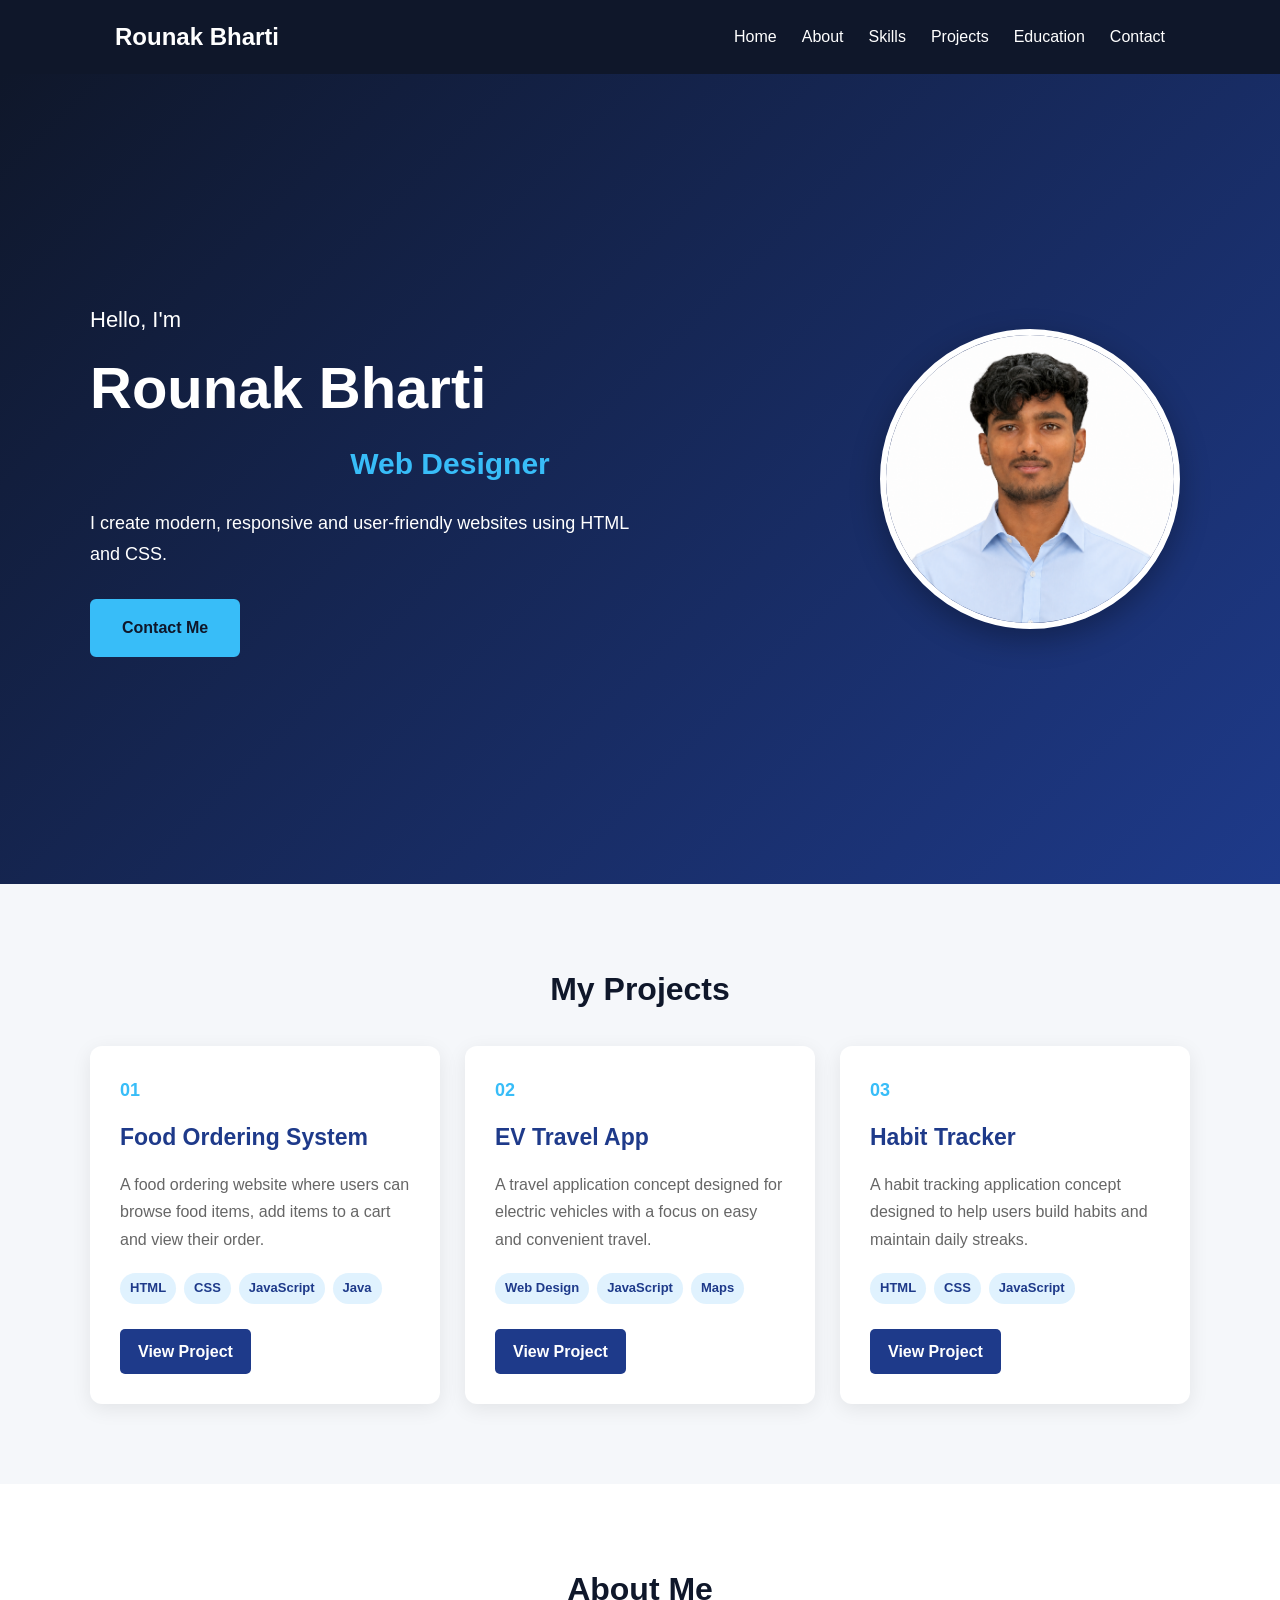
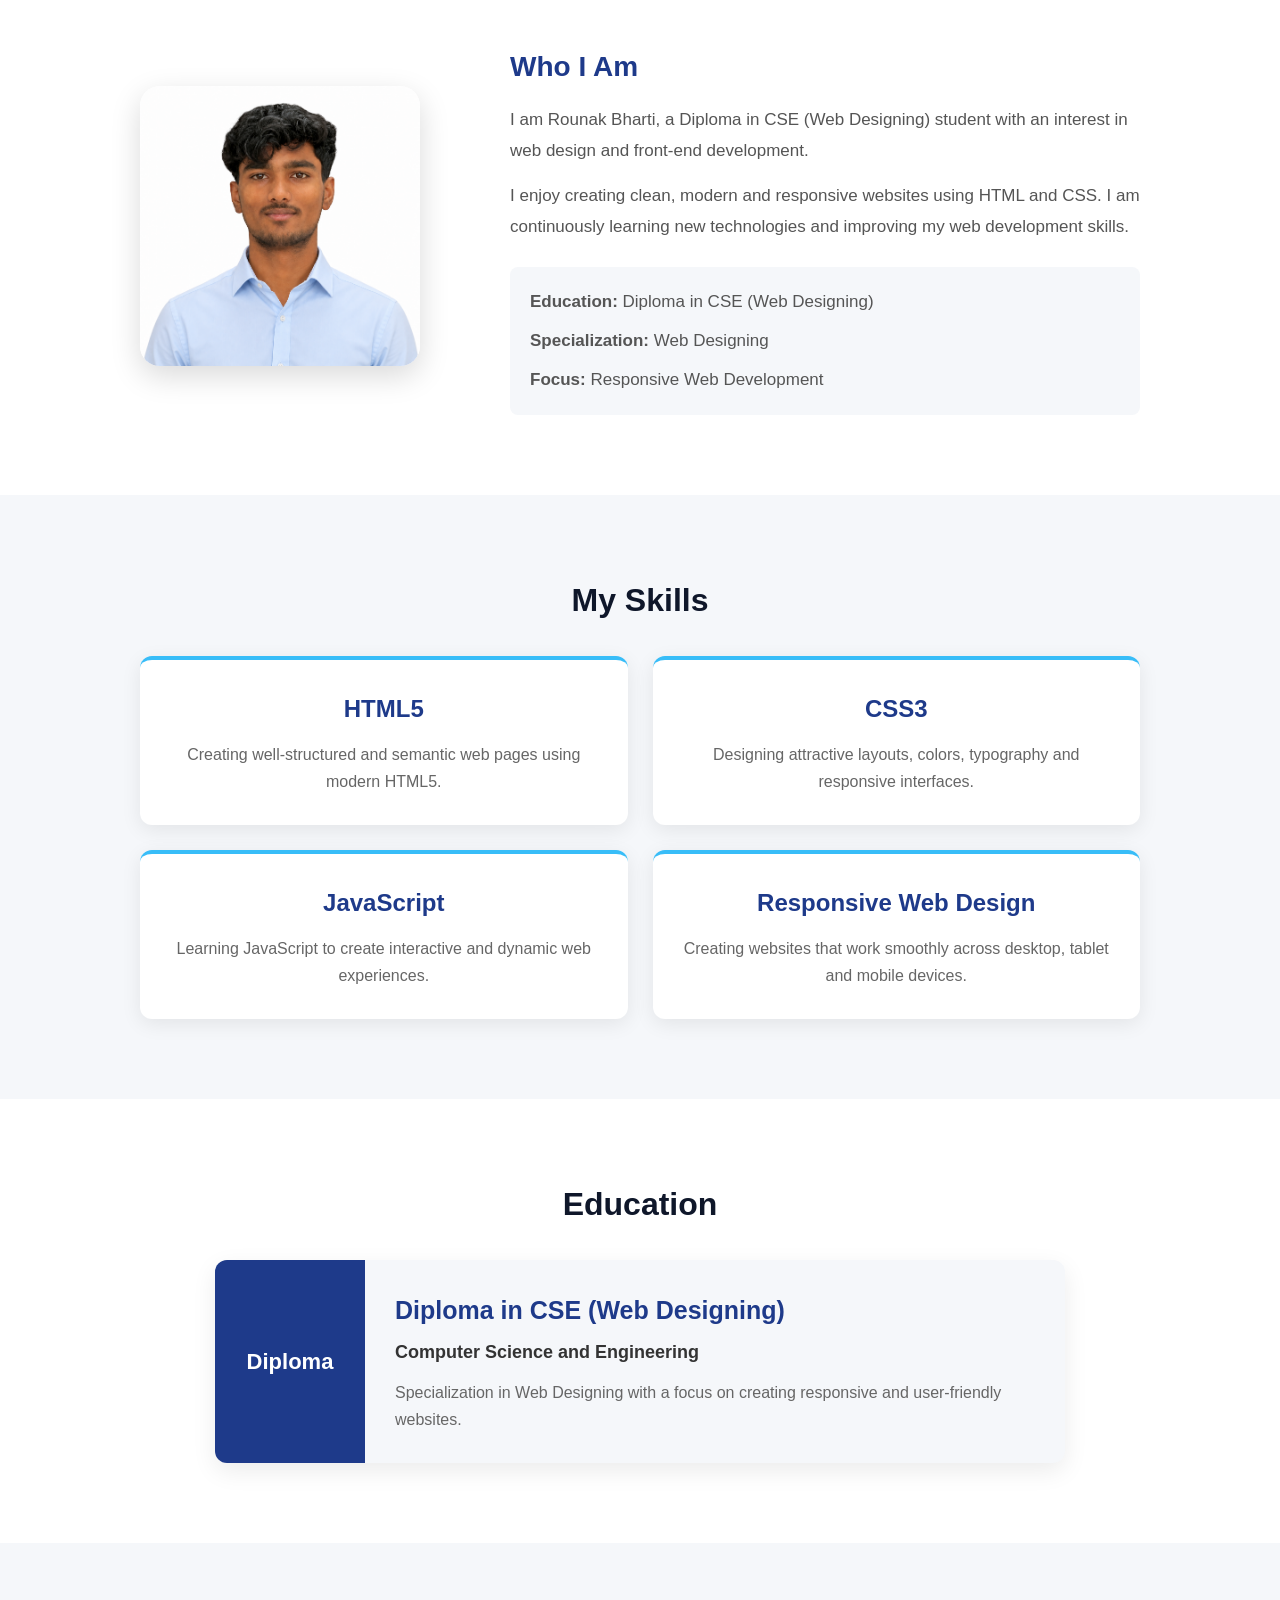
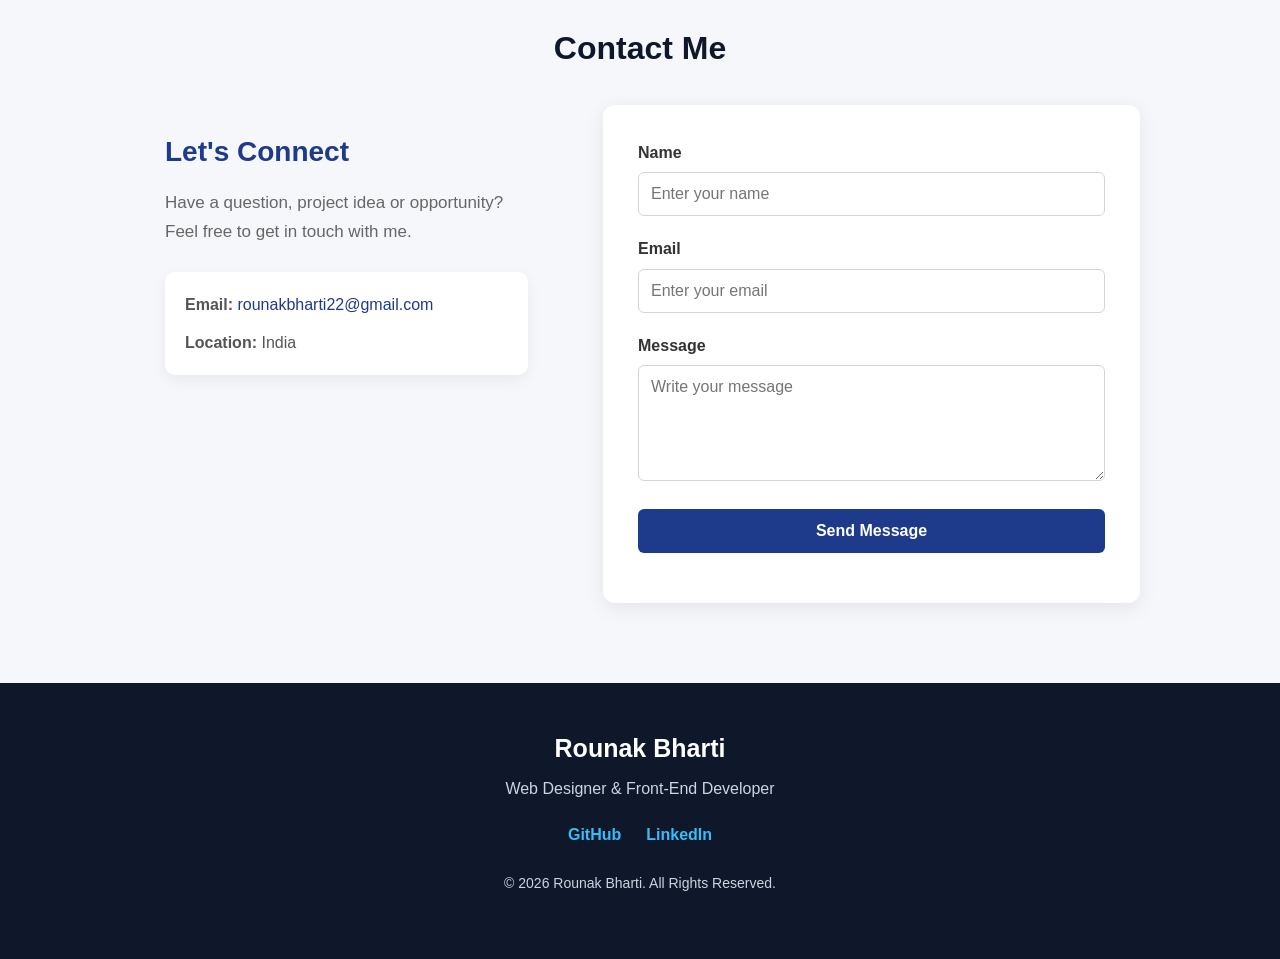
==== index.html @ b89d2347 "Organize portfolio files at repository root" ====
<!DOCTYPE html>
<html lang="en">

<head>
    <meta charset="UTF-8">

<meta
    name="viewport"
    content="width=device-width, initial-scale=1.0"
>

<meta
    name="description"
    content="Rounak Bharti - Web Designer and Front-End Developer Portfolio"
>

<meta
    name="author"
    content="Rounak Bharti"
>

<title>
    Rounak Bharti | Web Designer
</title>

    <link rel="stylesheet" href="css/style.css">
</head>

<body>

    <!-- Header -->
    <header>
        
        <nav>
    <h2>Rounak Bharti</h2>

    <button class="menu-toggle" id="menu-toggle" type="button">
        ☰
    </button>

    <ul id="nav-menu">
        <li><a href="#home">Home</a></li>
        <li><a href="#about">About</a></li>
        <li><a href="#skills">Skills</a></li>
        <li><a href="#projects">Projects</a></li>
        <li><a href="#education">Education</a></li>
        <li><a href="#contact">Contact</a></li>
    </ul>
</nav>

    </header>


    <!-- Main Content -->
    <main>

        <!-- Hero Section -->
<section id="home">

    <div class="hero-content">

        <div class="hero-text">

            <p class="hero-intro">Hello, I'm</p>

            <h1>Rounak Bharti</h1>

            <h2>Web Designer</h2>

            <p class="hero-description">
                I create modern, responsive and user-friendly websites
                using HTML and CSS.
            </p>

            <a href="#contact" class="hero-button">
                Contact Me
            </a>

        </div>


        <div class="hero-image">

            <img 
                src="images/profile.png" 
                alt="Profile photo of Rounak Bharti"
            >

        </div>

    </div>

</section>

    <!-- Projects Section -->
<section id="projects">

    <h2>My Projects</h2>

    <div class="projects-container">

        <article class="project-card">

            <div class="project-number">
                01
            </div>

            <h3>Food Ordering System</h3>

            <p>
                A food ordering website where users can browse
                food items, add items to a cart and view their order.
            </p>

            <div class="project-tech">
                <span>HTML</span>
                <span>CSS</span>
                <span>JavaScript</span>
                <span>Java</span>
            </div>

            <a href="#" class="project-button">
                View Project
            </a>

        </article>


        <article class="project-card">

            <div class="project-number">
                02
            </div>

            <h3>EV Travel App</h3>

            <p>
                A travel application concept designed for electric
                vehicles with a focus on easy and convenient travel.
            </p>

            <div class="project-tech">
                <span>Web Design</span>
                <span>JavaScript</span>
                <span>Maps</span>
            </div>

            <a href="#" class="project-button">
                View Project
            </a>

        </article>


        <article class="project-card">

            <div class="project-number">
                03
            </div>

            <h3>Habit Tracker</h3>

            <p>
                A habit tracking application concept designed to
                help users build habits and maintain daily streaks.
            </p>

            <div class="project-tech">
                <span>HTML</span>
                <span>CSS</span>
                <span>JavaScript</span>
            </div>

            <a href="#" class="project-button">
                View Project
            </a>

        </article>

    </div>

</section>

        <!-- About Section -->
<section id="about">

    <h2>About Me</h2>

    <div class="about-content">

        <div class="about-image">

            <img 
                src="images/profile.png" 
                alt="Rounak Bharti profile photo"
            >

        </div>


        <div class="about-text">

            <h3>Who I Am</h3>

            <p>
                I am Rounak Bharti, a Diploma in CSE (Web Designing)
                student with an interest in web design and front-end development.
            </p>

            <p>
                I enjoy creating clean, modern and responsive websites
                using HTML and CSS. I am continuously learning new
                technologies and improving my web development skills.
            </p>

            <div class="about-details">

                <p><strong>Education:</strong> Diploma in CSE (Web Designing)</p>

                <p><strong>Specialization:</strong> Web Designing</p>

                <p><strong>Focus:</strong> Responsive Web Development</p>

            </div>

        </div>

    </div>

</section>


        <!-- Skills Section -->
<section id="skills">

    <h2>My Skills</h2>

    <div class="skills-container">

        <div class="skill-card">
            <h3>HTML5</h3>
            <p>
                Creating well-structured and semantic web pages
                using modern HTML5.
            </p>
        </div>


        <div class="skill-card">
            <h3>CSS3</h3>
            <p>
                Designing attractive layouts, colors, typography
                and responsive interfaces.
            </p>
        </div>


        <div class="skill-card">
            <h3>JavaScript</h3>
            <p>
                Learning JavaScript to create interactive
                and dynamic web experiences.
            </p>
        </div>


        <div class="skill-card">
            <h3>Responsive Web Design</h3>
            <p>
                Creating websites that work smoothly across
                desktop, tablet and mobile devices.
            </p>
        </div>

    </div>

</section>


        <!-- Education Section -->
<section id="education">

    <h2>Education</h2>

    <div class="education-container">

        <article class="education-card">

            <div class="education-year">
                Diploma
            </div>

            <div class="education-content">

                <h3>Diploma in CSE (Web Designing)</h3>

                <h4>Computer Science and Engineering</h4>

                <p>
                    Specialization in Web Designing with a focus on
                    creating responsive and user-friendly websites.
                </p>

            </div>

        </article>

    </div>

</section>


        <!-- Contact Section -->
<section id="contact">

    <h2>Contact Me</h2>

    <div class="contact-container">

        <div class="contact-info">

            <h3>Let's Connect</h3>

            <p>
                Have a question, project idea or opportunity?
                Feel free to get in touch with me.
            </p>

            <div class="contact-details">

                <p>
                    <strong>Email:</strong>
                    <a href="mailto:rounakbharti22@gmail.com">
                        rounakbharti22@gmail.com
                    </a>
                </p>

                <p>
                    <strong>Location:</strong>
                    India
                </p>

            </div>

        </div>


        <form id="contact-form">

            <label for="name">Name</label>

            <input
                type="text"
                id="name"
                name="name"
                placeholder="Enter your name"
                required
            >


            <label for="email">Email</label>

            <input
                type="email"
                id="email"
                name="email"
                placeholder="Enter your email"
                required
            >


            <label for="message">Message</label>

            <textarea
                id="message"
                name="message"
                rows="5"
                placeholder="Write your message"
                required
            ></textarea>


            <button type="submit">
                Send Message
            </button>

            <p id="form-message"></p>

        </form>

    </div>

</section>

    </main>


    <!-- Footer -->
<footer>

    <div class="footer-content">

        <h3>Rounak Bharti</h3>

        <p>
            Web Designer & Front-End Developer
        </p>

        <div class="social-links">

            <a href="https://github.com/Rounak-Bharti" 
                target="_blank"
                rel="noopener noreferrer">
                GitHub
            </a>
            <a href="https://www.linkedin.com/in/rounak-bharti-62779b330/" 
            target="_blank"
            rel="noopener noreferrer">
                LinkedIn
            </a>

        </div>

        <p class="copyright">
            © 2026 Rounak Bharti. All Rights Reserved.
        </p>

    </div>

</footer>
    <script src="js/script.js"></script>

</body>

</html>
---- css/style.css ----
/* ================================
   GENERAL STYLES
================================ */

* {
    margin: 0;
    padding: 0;
    box-sizing: border-box;
}

html {
    scroll-behavior: smooth;
}

section {
    scroll-margin-top: 80px;
}

body {
    font-family: Arial, sans-serif;
    line-height: 1.6;
    background: #f5f7fa;
    color: #222;
}


/* ================================
   HEADER & NAVIGATION
================================ */

header {
    background: #0f172a;
    position: sticky;
    top: 0;
    z-index: 1000;
}

nav {
    max-width: 1100px;
    margin: auto;
    padding: 18px 25px;

    display: flex;
    justify-content: space-between;
    align-items: center;
}

nav h2 {
    color: white;
    font-size: 24px;
}

nav ul {
    list-style: none;

    display: flex;
    gap: 25px;
}

nav ul li a {
    color: white;
    text-decoration: none;
    font-size: 16px;

    transition: 0.3s;
}

nav ul li a:hover {
    color: #38bdf8;
}


/* ================================
   COMMON SECTION
================================ */

section {
    max-width: 1100px;
    margin: auto;
    padding: 80px 25px;
}

section h2 {
    text-align: center;
    font-size: 32px;
    margin-bottom: 30px;
    color: #0f172a;
}


/* ================================
   HERO SECTION
================================ */

#home {
    max-width: none;
    min-height: 90vh;

    display: flex;
    justify-content: center;
    align-items: center;

    padding: 80px 25px;

    background: linear-gradient(
        135deg,
        #0f172a,
        #1e3a8a
    );

    color: white;
}

.hero-content {
    width: 100%;
    max-width: 1100px;

    display: flex;
    justify-content: space-between;
    align-items: center;

    gap: 60px;
}

.hero-text {
    flex: 1;
}

.hero-intro {
    font-size: 22px;
    margin-bottom: 5px;
}

.hero-text h1 {
    font-size: 58px;
    margin-bottom: 5px;
}

.hero-text h2 {
    font-size: 30px;
    color: #38bdf8;
    margin-bottom: 20px;
}

.hero-description {
    max-width: 550px;

    font-size: 18px;
    line-height: 1.7;

    margin-bottom: 30px;
}

.hero-image img {
    border: 5px solid white;

    box-shadow: 0 10px 30px rgba(0, 0, 0, 0.15);

    transition: transform 0.4s ease;
}

.hero-button:hover {
    background: white;
    transform: translateY(-3px);
}


/* Profile Image */

.hero-image {
    flex: 0 0 320px;

    display: flex;
    justify-content: center;
}

.hero-image img {
    width: 300px;
    height: 300px;

    object-fit: cover;

    border-radius: 50%;

    border: 6px solid white;

    box-shadow: 0 10px 30px rgba(0, 0, 0, 0.3);
}

/* ================================
   ABOUT SECTION
================================ */

#about {
    background: white;
    max-width: none;
}

.about-content {
    max-width: 1000px;
    margin: auto;

    display: flex;
    align-items: center;

    gap: 70px;
}

.about-image {
    flex: 0 0 300px;
}

.about-image img {
    width: 280px;
    height: 280px;

    object-fit: cover;

    border-radius: 20px;

    box-shadow: 0 10px 30px rgba(0, 0, 0, 0.15);
}

.about-text {
    flex: 1;
}

.about-text h3 {
    font-size: 28px;

    color: #1e3a8a;

    margin-bottom: 15px;
}

.about-text p {
    color: #555;

    font-size: 17px;

    line-height: 1.8;

    margin-bottom: 15px;
}

.about-details {
    margin-top: 25px;

    padding: 20px;

    background: #f5f7fa;

    border-radius: 8px;
}

.about-details p {
    margin-bottom: 8px;
}

.about-details p:last-child {
    margin-bottom: 0;
}


/* ================================
   SKILLS SECTION
================================ */

#skills {
    background: #f5f7fa;
    max-width: none;
}

.skills-container {
    max-width: 1000px;
    margin: auto;

    display: grid;

    grid-template-columns: repeat(2, 1fr);

    gap: 25px;
}

.skill-card {
    background: white;

    padding: 30px;

    border-radius: 12px;

    text-align: center;

    box-shadow: 0 5px 20px rgba(0, 0, 0, 0.08);

    border-top: 4px solid #38bdf8;

    transition: 0.3s;
}

.skill-card:hover {
    transform: translateY(-8px);

    box-shadow: 0 12px 25px rgba(0, 0, 0, 0.12);
}

.skill-card h3 {
    font-size: 24px;

    color: #1e3a8a;

    margin-bottom: 12px;
}

.skill-card p {
    color: #666;

    line-height: 1.7;

    font-size: 16px;
}

/* ================================
   PROJECTS SECTION
================================ */

#projects {
    background: #f5f7fa;
    max-width: none;
}

.projects-container {
    max-width: 1100px;
    margin: auto;

    display: grid;

    grid-template-columns: repeat(3, 1fr);

    gap: 25px;
}

.project-card {
    position: relative;

    background: white;

    padding: 30px;

    border-radius: 12px;

    box-shadow: 0 5px 20px rgba(0, 0, 0, 0.08);

    transition: 0.3s;
}

.project-card:hover {
    transform: translateY(-8px);

    box-shadow: 0 12px 30px rgba(0, 0, 0, 0.12);
}

.project-number {
    color: #38bdf8;

    font-size: 18px;

    font-weight: bold;

    margin-bottom: 15px;
}

.project-card h3 {
    color: #1e3a8a;

    font-size: 23px;

    margin-bottom: 15px;
}

.project-card p {
    color: #666;

    line-height: 1.7;

    margin-bottom: 20px;
}

.project-tech {
    display: flex;

    flex-wrap: wrap;

    gap: 8px;

    margin-bottom: 25px;
}

.project-tech span {
    background: #e0f2fe;

    color: #1e3a8a;

    padding: 5px 10px;

    border-radius: 20px;

    font-size: 13px;

    font-weight: bold;
}

.project-button {
    display: inline-block;

    padding: 10px 18px;

    background: #1e3a8a;

    color: white;

    text-decoration: none;

    border-radius: 5px;

    font-weight: bold;

    transition: 0.3s;
}

.project-button:hover {
    background: #38bdf8;

    color: #0f172a;
}

/* ================================
   EDUCATION SECTION
================================ */

#education {
    background: white;
    max-width: none;
}

.education-container {
    max-width: 850px;
    margin: auto;
}

.education-card {
    display: flex;

    background: #f5f7fa;

    border-radius: 12px;

    overflow: hidden;

    box-shadow: 0 8px 25px rgba(0, 0, 0, 0.08);

    transition: 0.3s;
}

.education-card:hover {
    transform: translateY(-5px);

    box-shadow: 0 12px 30px rgba(0, 0, 0, 0.12);
}

.education-year {
    min-width: 150px;

    display: flex;
    justify-content: center;
    align-items: center;

    background: #1e3a8a;

    color: white;

    font-size: 22px;
    font-weight: bold;
}

.education-content {
    padding: 30px;
}

.education-content h3 {
    color: #1e3a8a;

    font-size: 25px;

    margin-bottom: 8px;
}

.education-content h4 {
    color: #333;

    font-size: 18px;

    margin-bottom: 12px;
}

.education-content p {
    color: #666;

    line-height: 1.7;

    font-size: 16px;
}


/* ================================
   CONTACT SECTION
================================ */

#contact {
    background: #f5f7fa;
    max-width: none;
}

.contact-container {
    max-width: 1000px;
    margin: auto;

    display: grid;

    grid-template-columns: 1fr 1.3fr;

    gap: 50px;

    align-items: start;
}

.contact-info {
    padding: 25px;
}

.contact-info h3 {
    color: #1e3a8a;

    font-size: 28px;

    margin-bottom: 15px;
}

.contact-info > p {
    color: #666;

    font-size: 17px;

    line-height: 1.7;

    margin-bottom: 25px;
}

.contact-details {
    background: white;

    padding: 20px;

    border-radius: 10px;

    box-shadow: 0 5px 15px rgba(0, 0, 0, 0.06);
}

.contact-details p {
    margin-bottom: 12px;

    color: #555;
}

.contact-details p:last-child {
    margin-bottom: 0;
}

.contact-details a {
    color: #1e3a8a;

    text-decoration: none;
}

.contact-details a:hover {
    text-decoration: underline;
}


/* Contact Form */

#contact-form {
    background: white;

    padding: 35px;

    border-radius: 12px;

    box-shadow: 0 5px 20px rgba(0, 0, 0, 0.08);
}

#contact-form label {
    display: block;

    margin-bottom: 7px;

    font-weight: bold;

    color: #333;
}

#contact-form input,
#contact-form textarea {
    width: 100%;

    padding: 12px;

    margin-bottom: 20px;

    border: 1px solid #d1d5db;

    border-radius: 6px;

    font-size: 16px;

    font-family: inherit;
}

#contact-form textarea {
    resize: vertical;
}

#contact-form input:focus,
#contact-form textarea:focus {
    outline: none;

    border-color: #38bdf8;

    box-shadow: 0 0 0 3px rgba(56, 189, 248, 0.15);
}

#contact-form button {
    width: 100%;

    padding: 13px;

    border: none;

    border-radius: 6px;

    background: #1e3a8a;

    color: white;

    font-size: 16px;

    font-weight: bold;

    cursor: pointer;

    transition: 0.3s;
}

#contact-form button:hover {
    background: #38bdf8;

    color: #0f172a;

    transform: translateY(-2px);
}

#form-message {
    margin-top: 15px;

    text-align: center;

    font-weight: bold;
}


/* ================================
   FOOTER
================================ */

footer {
    background: #0f172a;

    color: white;

    padding: 45px 20px;

    text-align: center;
}

.footer-content {
    max-width: 1000px;

    margin: auto;
}

.footer-content h3 {
    font-size: 25px;

    margin-bottom: 8px;
}

.footer-content > p {
    color: #cbd5e1;

    margin-bottom: 20px;
}

.social-links {
    display: flex;

    justify-content: center;

    gap: 25px;

    margin-bottom: 25px;
}

.social-links a {
    color: #38bdf8;

    text-decoration: none;

    font-weight: bold;

    transition: 0.3s;
}

.social-links a:hover {
    color: white;

    transform: translateY(-3px);
}

.copyright {
    font-size: 14px;

    color: #94a3b8;
}


/* ================================
   RESPONSIVE DESIGN
================================ */

@media (max-width: 768px) {

    nav {
        flex-direction: column;
        gap: 15px;
    }

    nav ul {
        flex-wrap: wrap;
        justify-content: center;
        gap: 15px;
    }

    #home {
        min-height: auto;
        padding: 80px 20px;
    }

    .hero-content {
        flex-direction: column-reverse;
        text-align: center;
    }

    .hero-text h1 {
        font-size: 42px;
    }

    .hero-text h2 {
        font-size: 25px;
    }

    .hero-description {
        margin-left: auto;
        margin-right: auto;
    }

    .hero-image {
        flex: none;
    }

    .hero-image img {
        width: 240px;
        height: 240px;
    }

    section {
        padding: 60px 20px;
    }

    section h2 {
        font-size: 28px;
    }

    .skills-container {
    grid-template-columns: 1fr;
    }
    .about-content {
    flex-direction: column;
    text-align: center;

    gap: 35px;
    }

    .about-image {
    flex: none;
    }

    .about-text {
    width: 100%;
    }

    .about-details {
    text-align: left;
    }
    .education-card {
    flex-direction: column;
    }

    .education-year {
    min-width: auto;

    padding: 15px;
    }
    .projects-container {
    grid-template-columns: 1fr;
    }
    .contact-container {
    grid-template-columns: 1fr;
    gap: 25px;
    }

    .contact-info {
    padding: 0;
    }
    .menu-toggle {
    display: block;
    }

    nav {
    position: relative;
    }

    nav ul {
    display: none;

    width: 100%;

    flex-direction: column;

    align-items: center;

    gap: 15px;

    padding-top: 15px;
    }

    nav ul.active {
    display: flex;
    }
}


/* ================================
   SMALL MOBILE DEVICES
================================ */

@media (max-width: 480px) {

    nav h2 {
        font-size: 21px;
    }

    nav ul {
        gap: 10px;
    }

    nav ul li a {
        font-size: 14px;
    }

    #home {
        min-height: 80vh;
    }

    #home h1 {
        font-size: 32px;
    }

    #home p {
        font-size: 16px;
    }

    form {
        padding: 25px 20px;
    }
}
/* ================================
   ANIMATIONS & POLISH
================================ */

/* Page fade-in */
body {
    animation: pageLoad 0.8s ease;
}

@keyframes pageLoad {
    from {
        opacity: 0;
    }

    to {
        opacity: 1;
    }
}


/* Navigation hover */
nav a {
    transition: color 0.3s ease;
}

nav a:hover {
    color: #38bdf8;
}


/* Profile image hover */
.hero-image img {
    transition: transform 0.4s ease;
}

.hero-image img:hover {
    transform: scale(1.05);
}


/* Buttons */
button,
.hero-button,
.project-button {
    transition:
        transform 0.3s ease,
        background 0.3s ease,
        box-shadow 0.3s ease;
}

button:hover,
.hero-button:hover,
.project-button:hover {
    transform: translateY(-3px);
}


/* Cards */
.skill-card,
.project-card,
.education-card {
    transition:
        transform 0.3s ease,
        box-shadow 0.3s ease;
}
/* Section animation */

section {
    animation: sectionReveal 0.8s ease both;
}

@keyframes sectionReveal {
    from {
        opacity: 0;
        transform: translateY(20px);
    }

    to {
        opacity: 1;
        transform: translateY(0);
    }
}
/* Contact Me Button Fix */

.hero-button {
    display: inline-block;
    padding: 14px 30px;

    background: #38bdf8;
    color: #0f172a;

    text-decoration: none;
    font-size: 16px;
    font-weight: bold;

    border-radius: 6px;

    border: 2px solid #38bdf8;

    cursor: pointer;

    transition: all 0.3s ease;
}

.hero-button:hover {
    background: transparent;
    color: white;

    transform: translateY(-3px);

    box-shadow: 0 8px 20px rgba(56, 189, 248, 0.3);
}
/* ================================
   MOBILE TOUCH FEEDBACK
================================ */

@media (max-width: 768px) {

    .skill-card:active {
        transform: scale(0.98);
    }

    .project-card:active {
        transform: scale(0.98);
    }

    .hero-button:active,
    .project-button:active,
    #contact-form button:active {
        transform: scale(0.97);
    }

    .hero-image img:active {
        transform: scale(0.98);
    }
}
/* ================================
   MOBILE NAVIGATION
================================ */

.menu-toggle {
    display: none;

    background: transparent;

    border: none;

    color: white;

    font-size: 28px;

    cursor: pointer;
}
/* ================================
   MOBILE MENU FIX
================================ */

.menu-toggle {
    display: none;
}


/* Mobile */

@media (max-width: 768px) {

    nav {
        position: relative;
        width: 100%;
    }

    .menu-toggle {
        display: block;

        position: absolute;
        right: 20px;
        top: 12px;

        background: transparent;
        border: none;

        color: white;

        font-size: 28px;
        line-height: 1;

        cursor: pointer;

        z-index: 1001;
    }

    nav ul {
        display: none;

        width: 100%;

        flex-direction: column;

        align-items: center;

        gap: 15px;

        padding: 20px 0 10px;
    }

    nav ul.active {
        display: flex;
    }

}
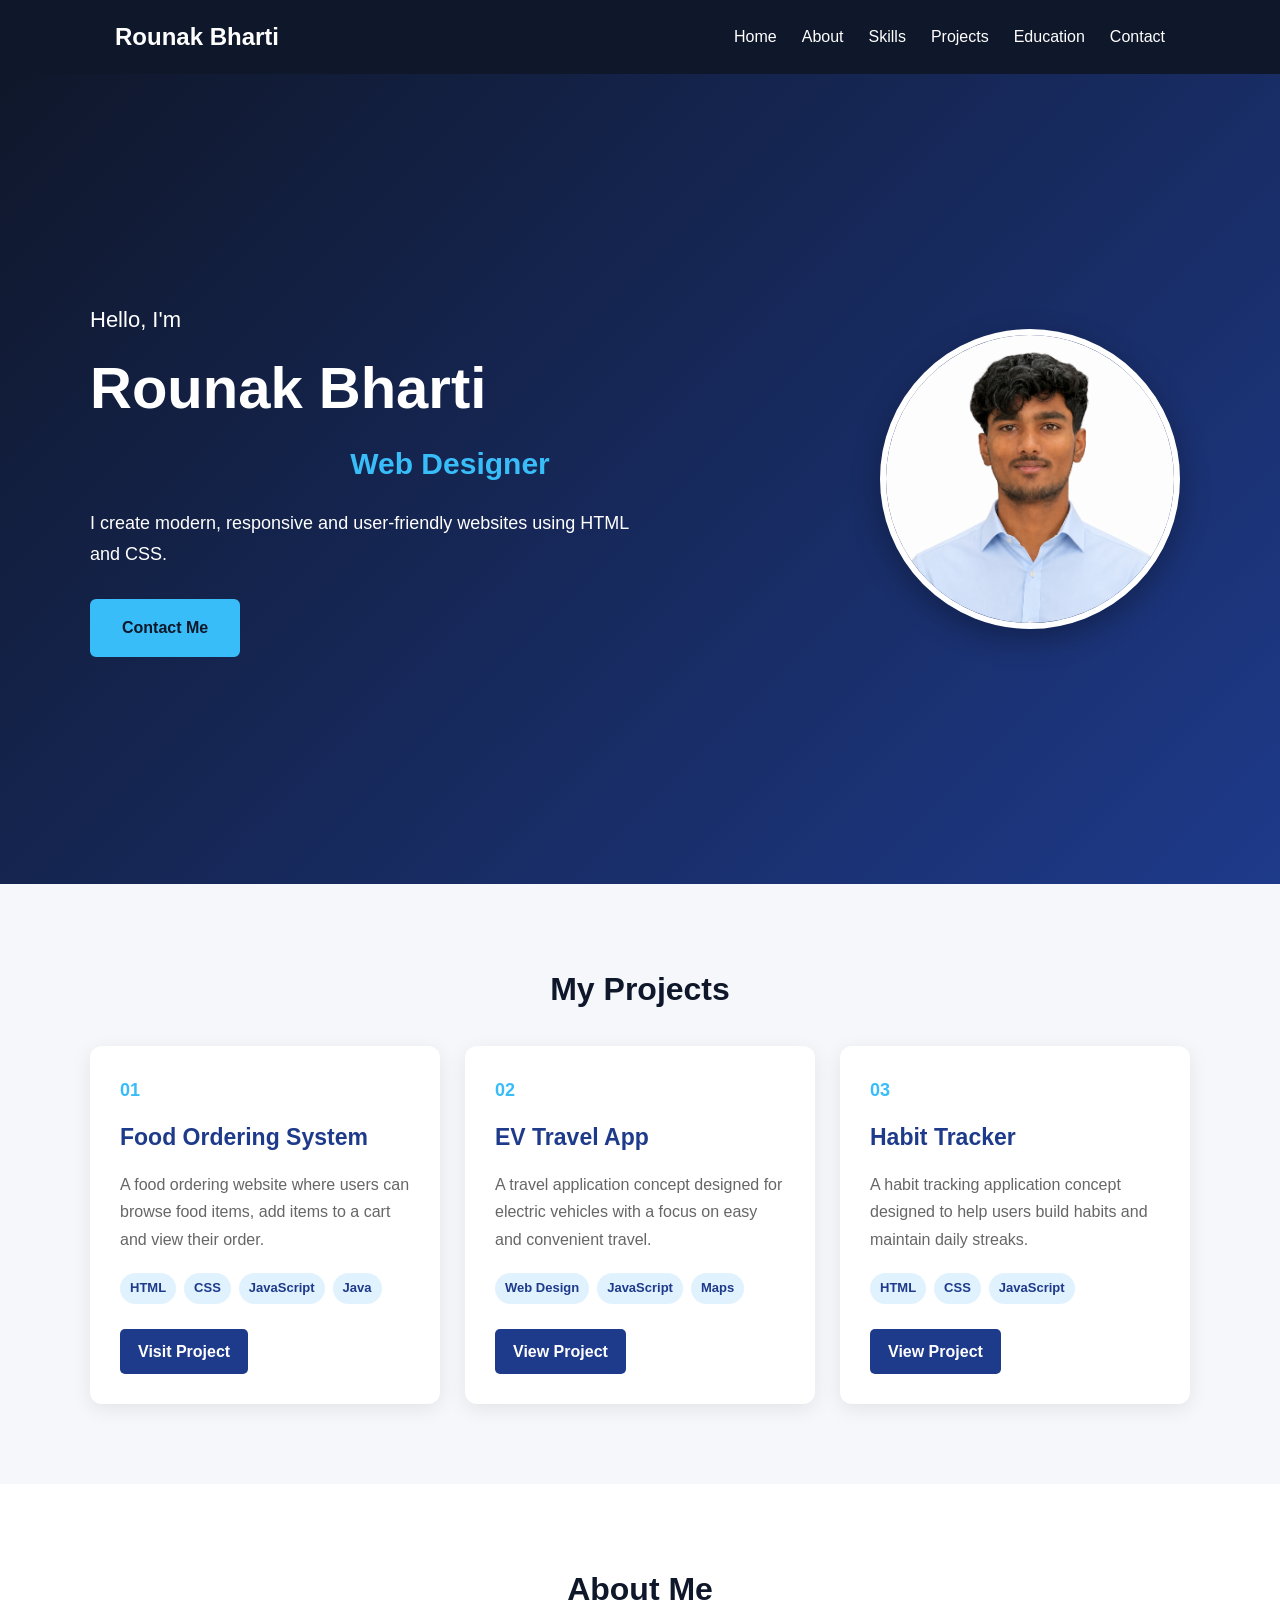
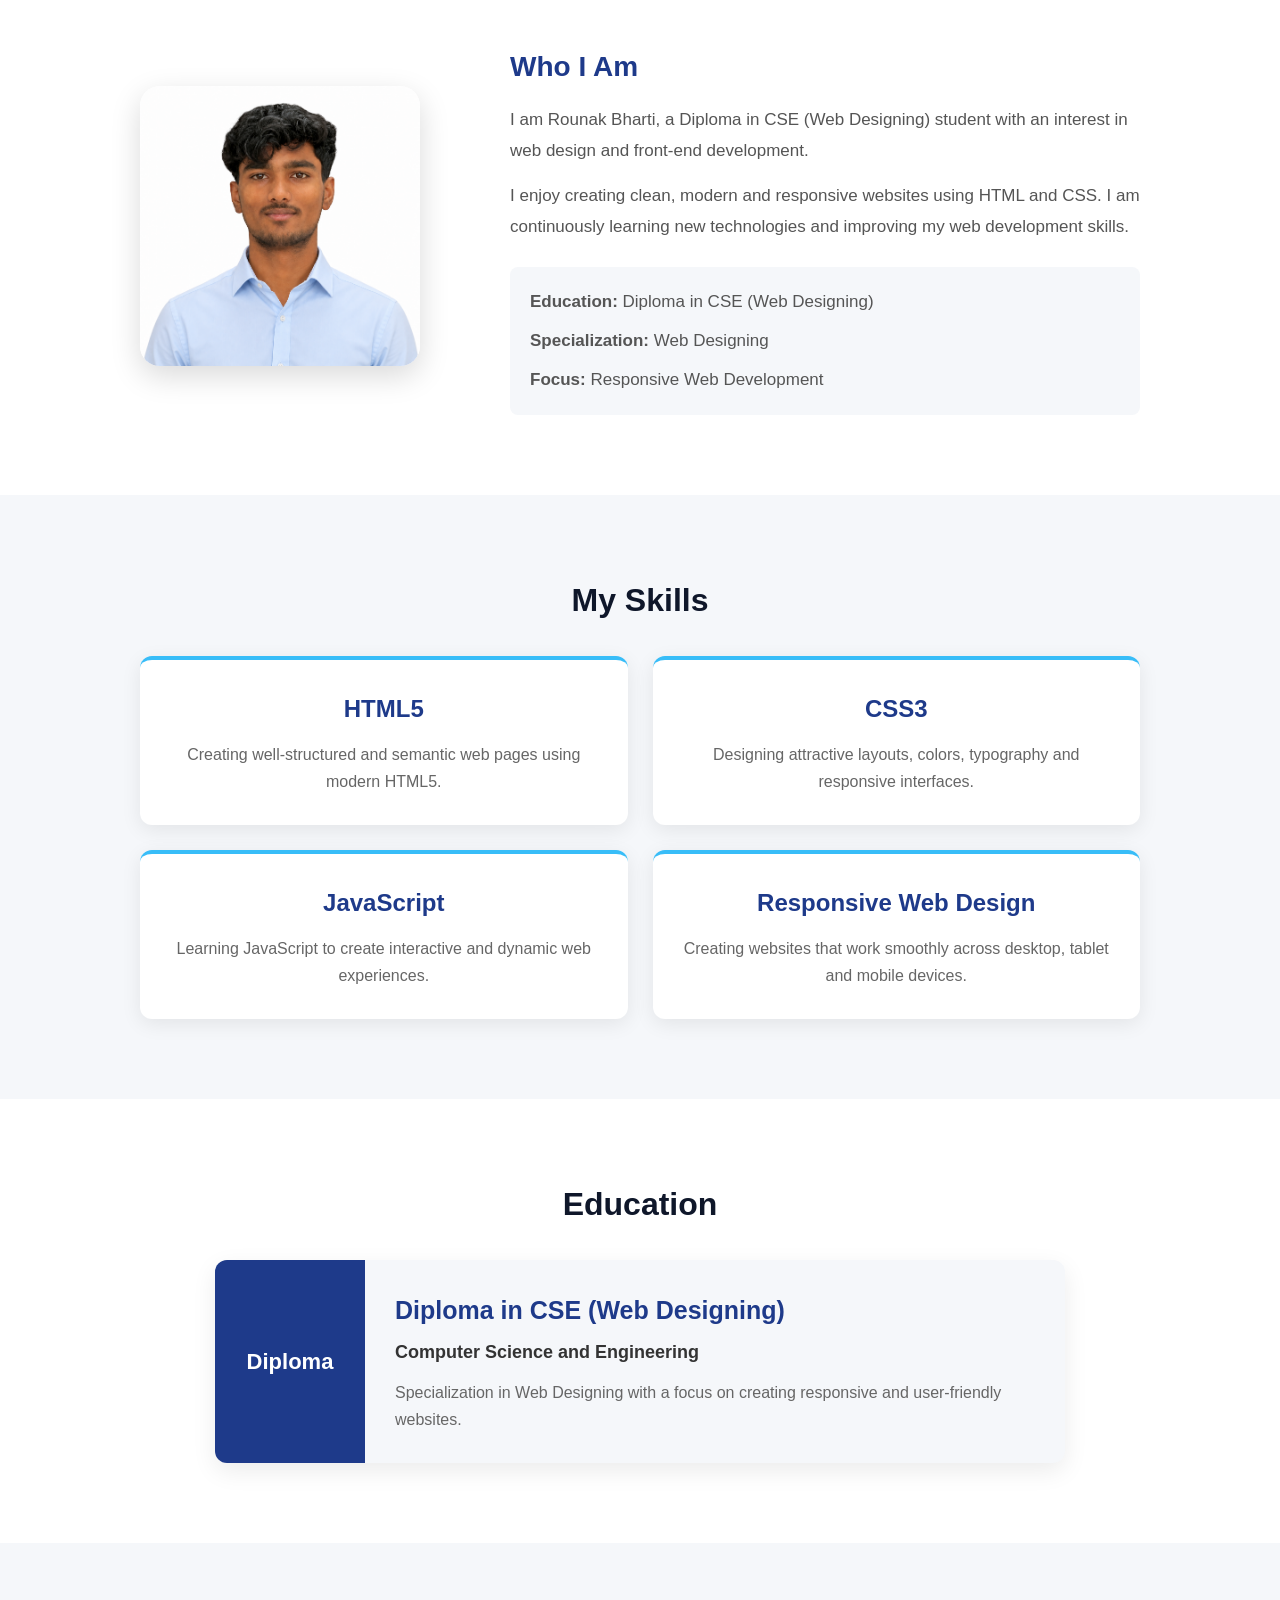
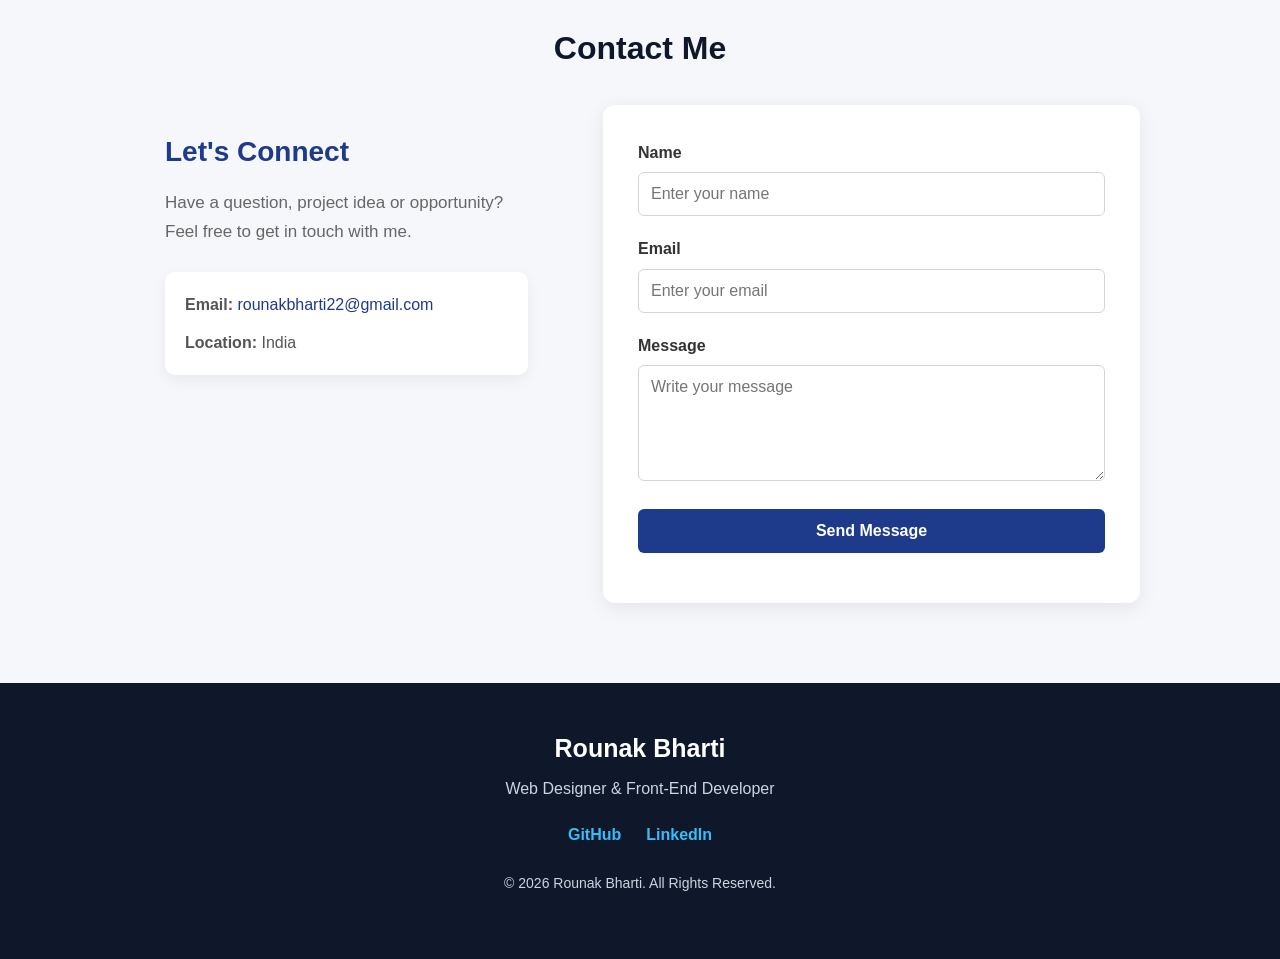
==== commit f2b63197: "Add live Food Ordering System project link" ====
--- a/index.html
+++ b/index.html
@@ -119,8 +119,11 @@
                 <span>Java</span>
             </div>
 
-            <a href="#" class="project-button">
-                View Project
+            <a class="project-button"
+                href="https://rounak-bharti.github.io/food-ordering-system/"
+                target="_blank"
+                rel="noopener noreferrer">
+                    Visit Project
             </a>
 
         </article>
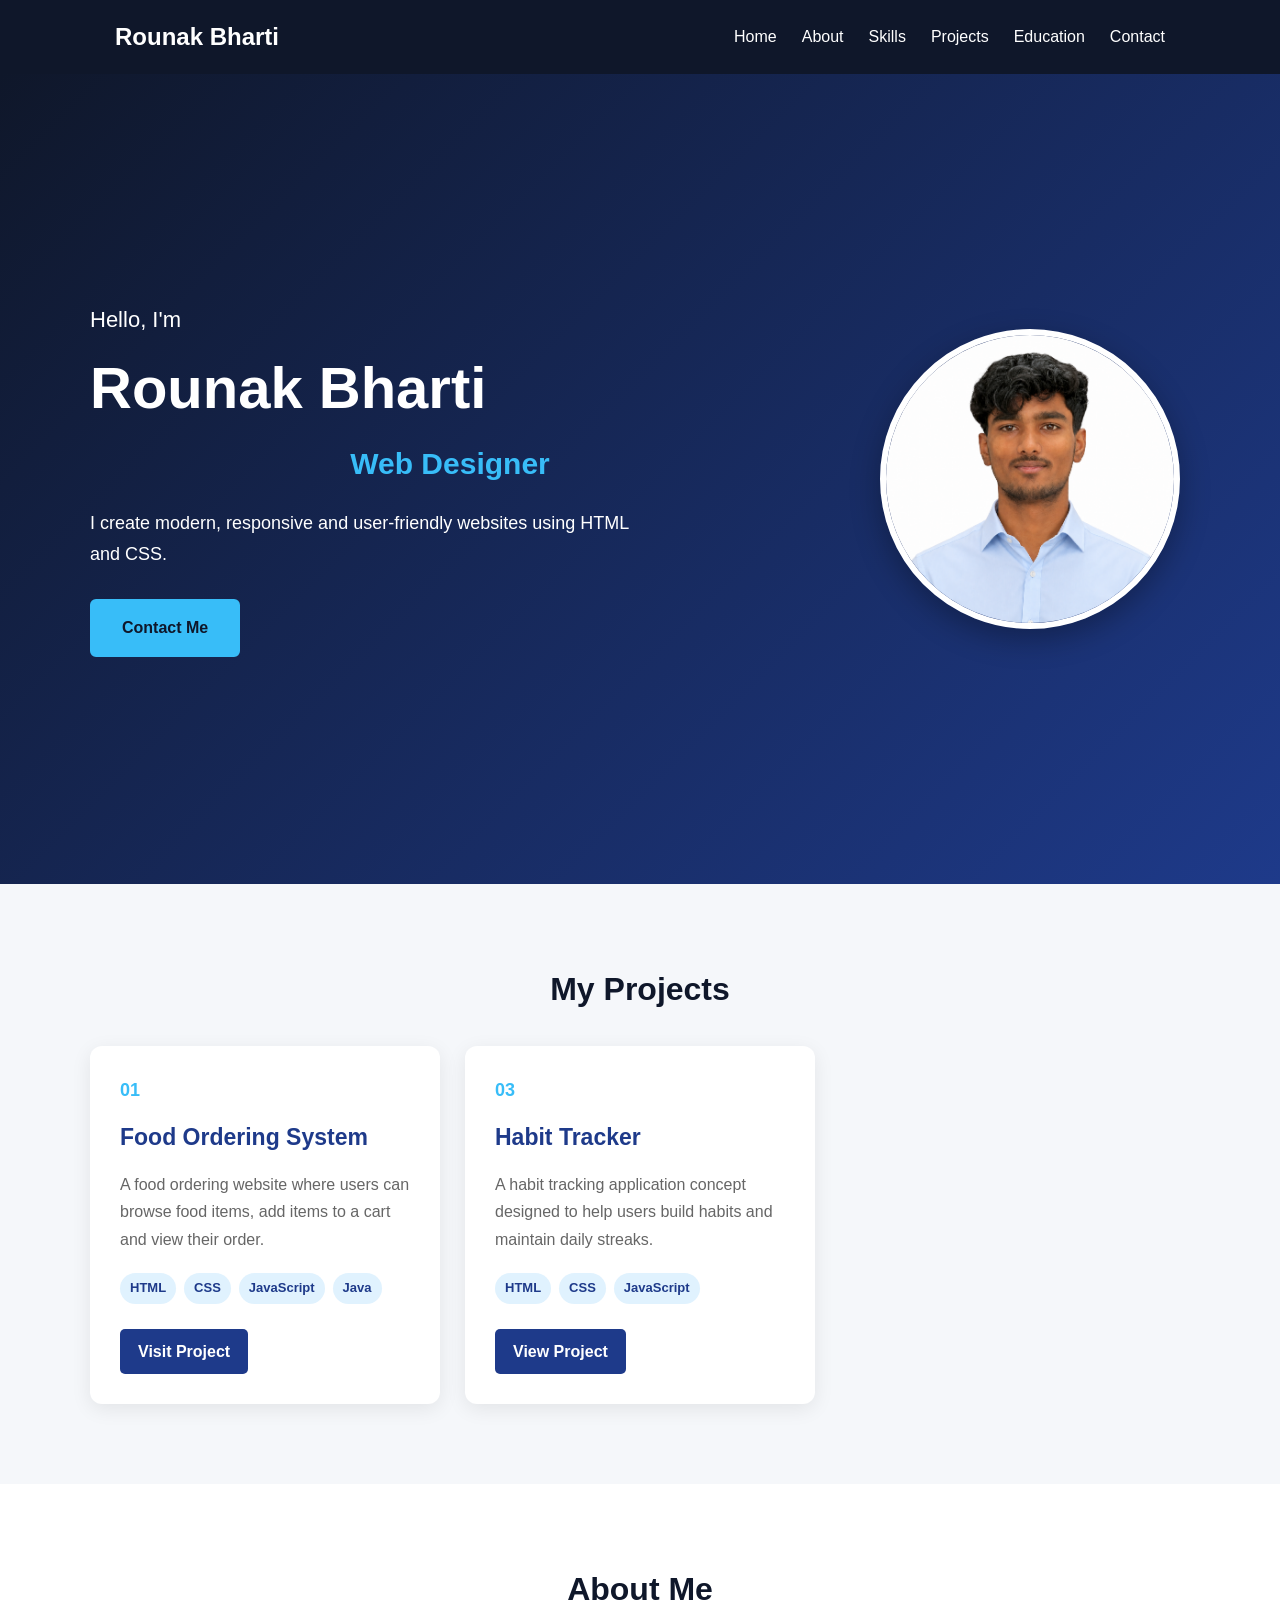
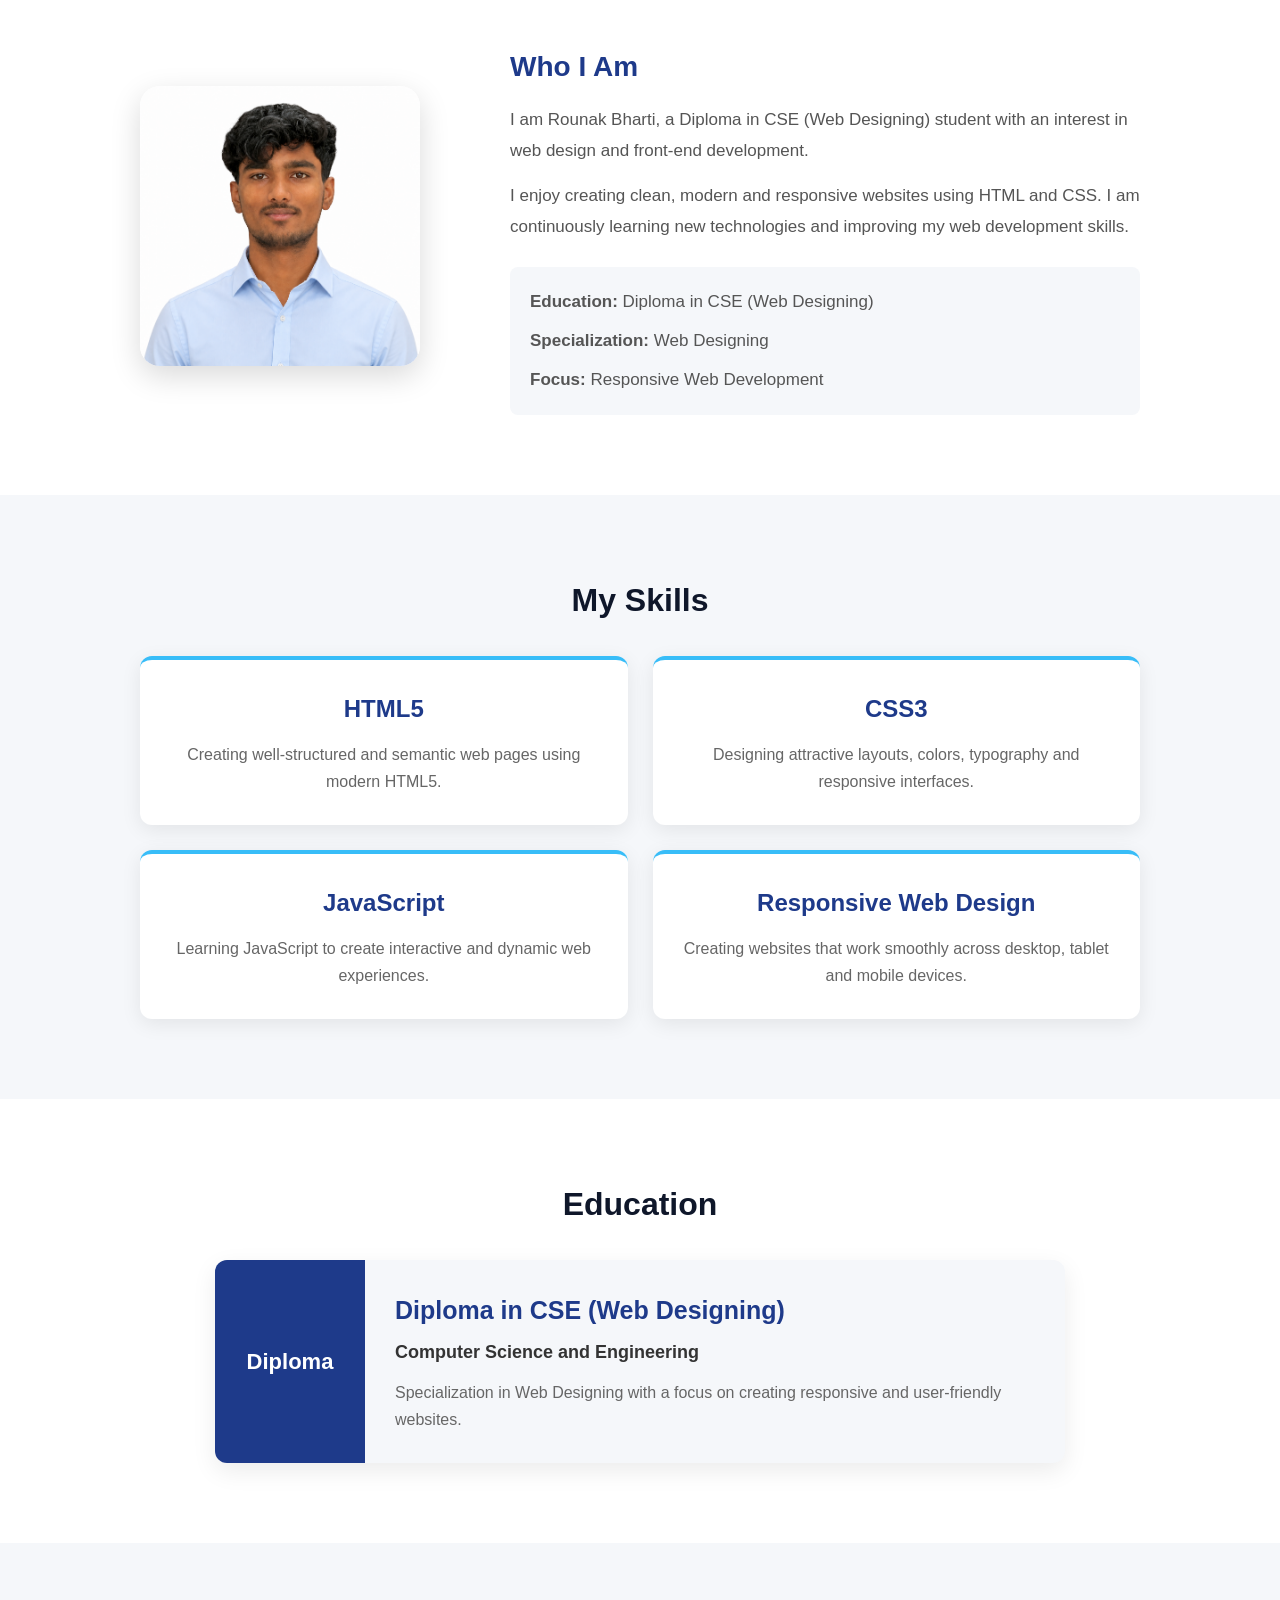
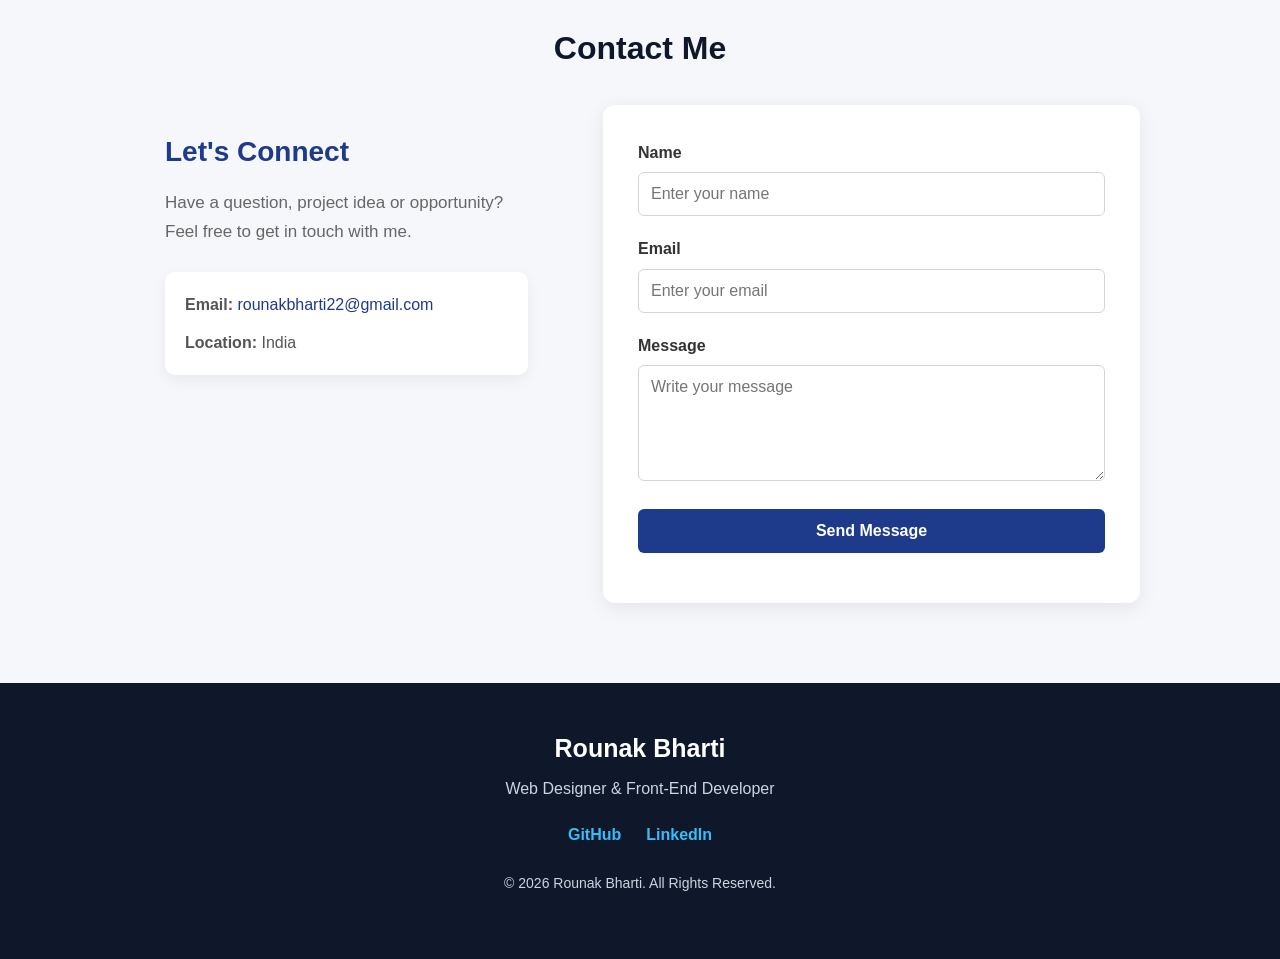
==== commit 806a0e9c: "Remove EV Ride project" ====
--- a/index.html
+++ b/index.html
@@ -124,32 +124,6 @@
                 target="_blank"
                 rel="noopener noreferrer">
                     Visit Project
-            </a>
-
-        </article>
-
-
-        <article class="project-card">
-
-            <div class="project-number">
-                02
-            </div>
-
-            <h3>EV Travel App</h3>
-
-            <p>
-                A travel application concept designed for electric
-                vehicles with a focus on easy and convenient travel.
-            </p>
-
-            <div class="project-tech">
-                <span>Web Design</span>
-                <span>JavaScript</span>
-                <span>Maps</span>
-            </div>
-
-            <a href="#" class="project-button">
-                View Project
             </a>
 
         </article>
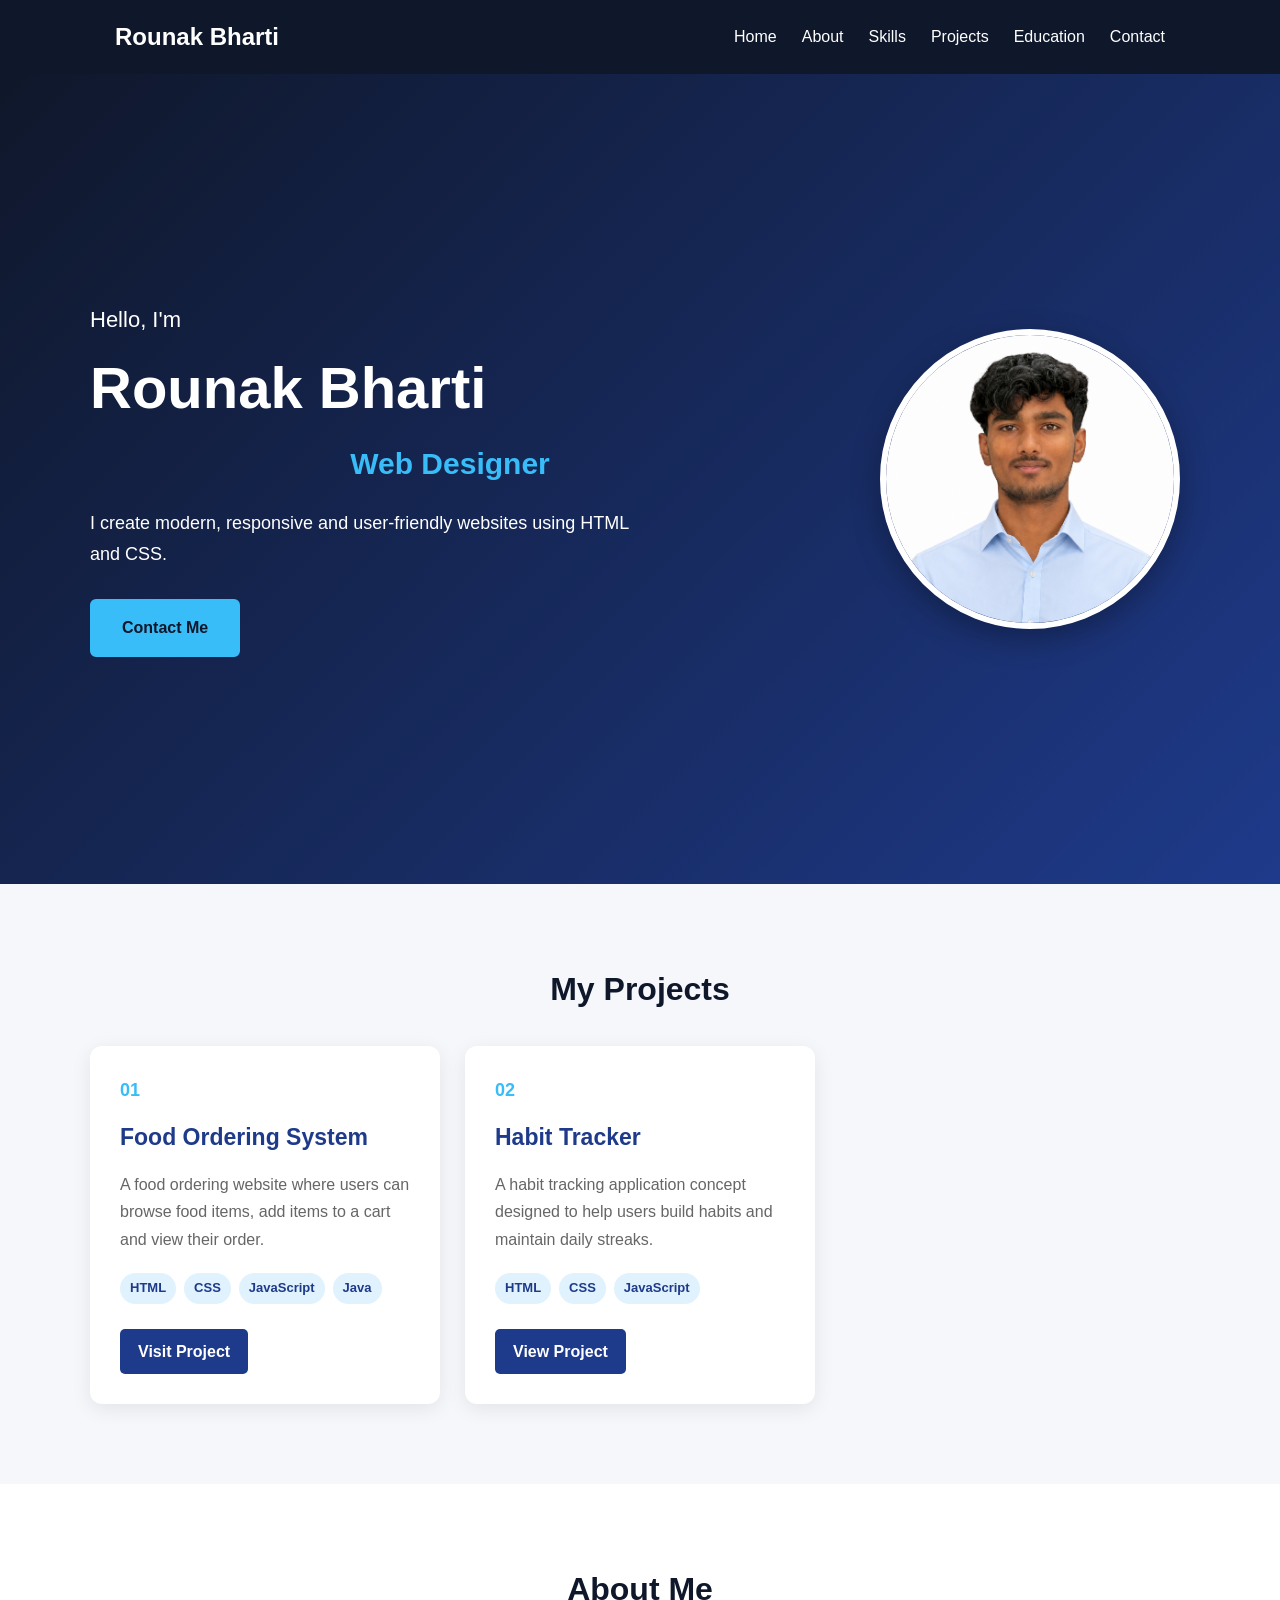
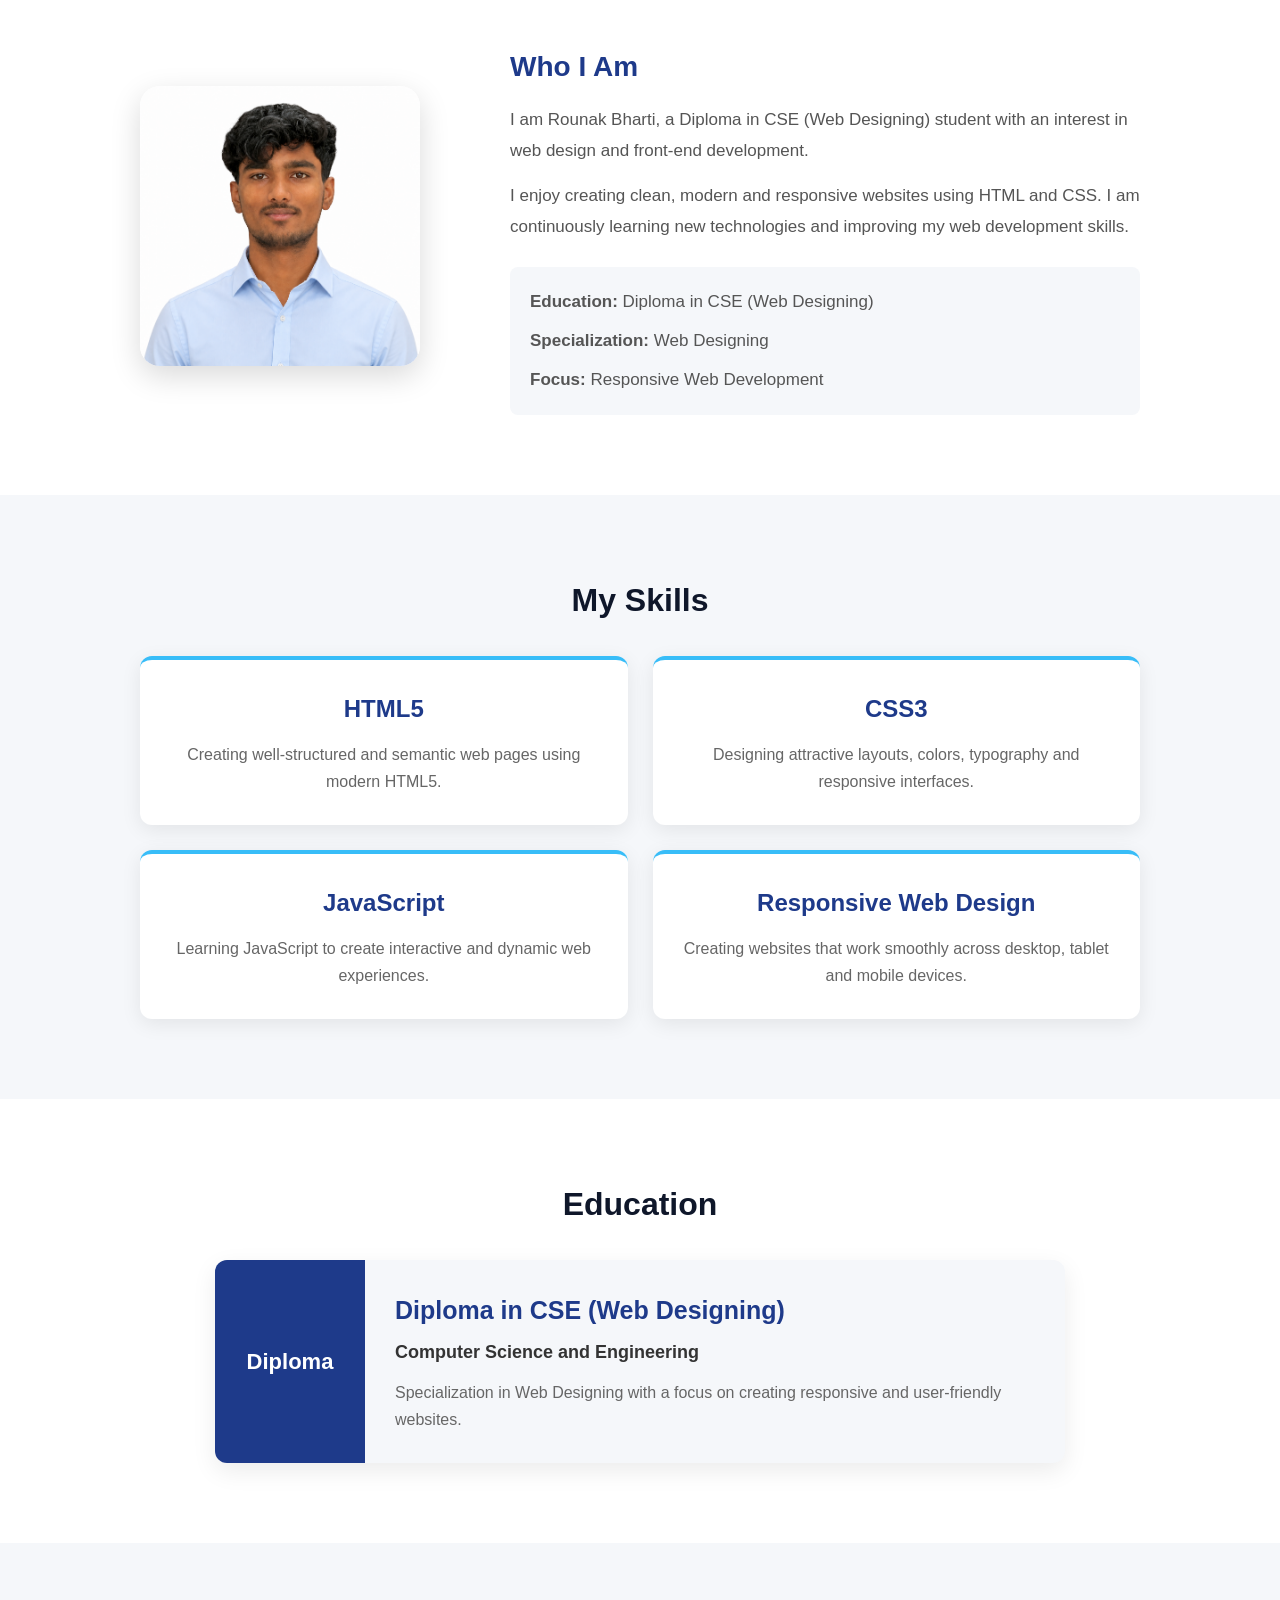
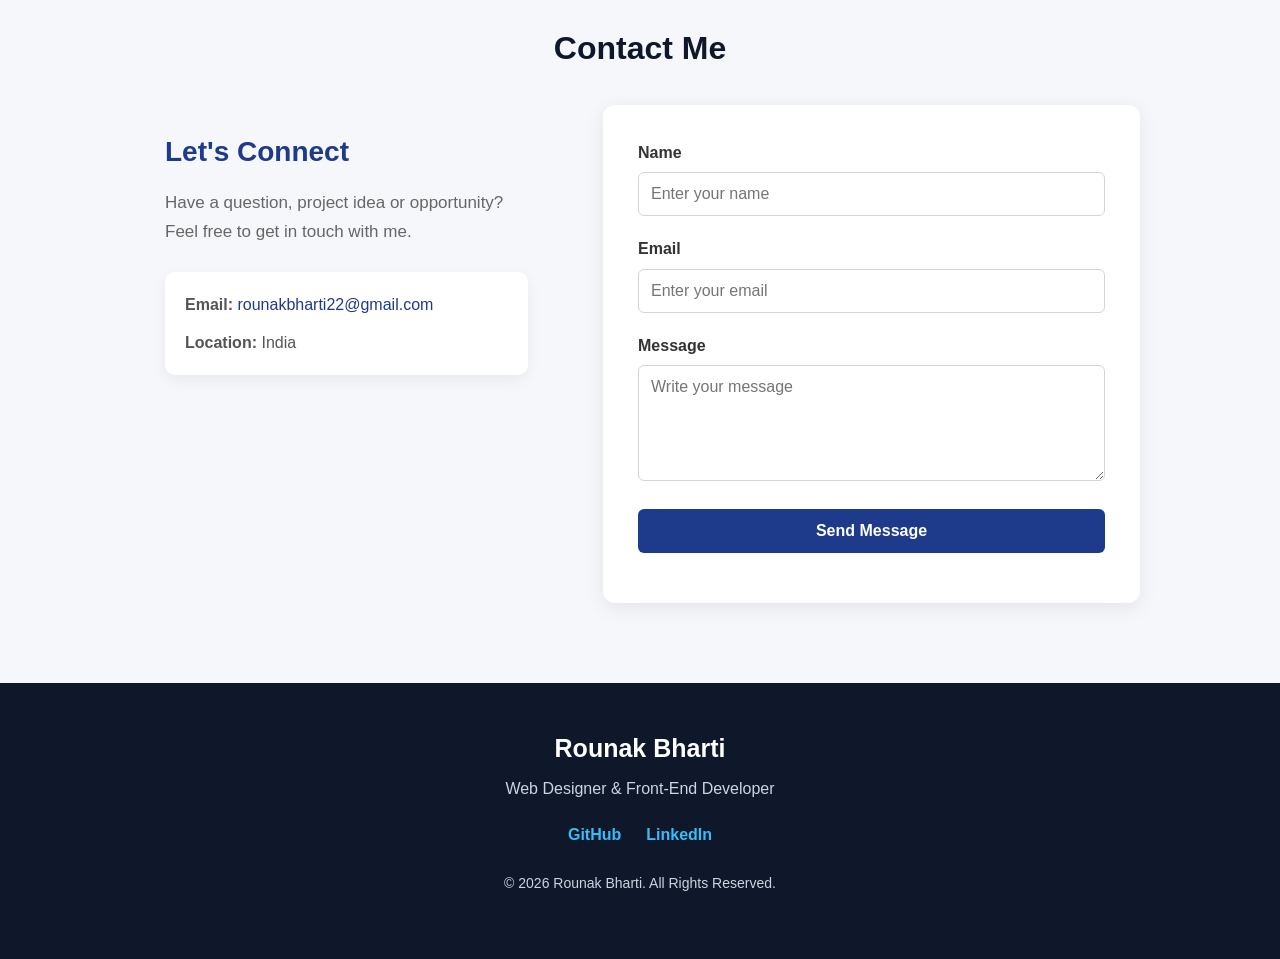
==== commit 7d8e3bbb: "Update portfolio projects" ====
--- a/index.html
+++ b/index.html
@@ -132,7 +132,7 @@
         <article class="project-card">
 
             <div class="project-number">
-                03
+                02
             </div>
 
             <h3>Habit Tracker</h3>
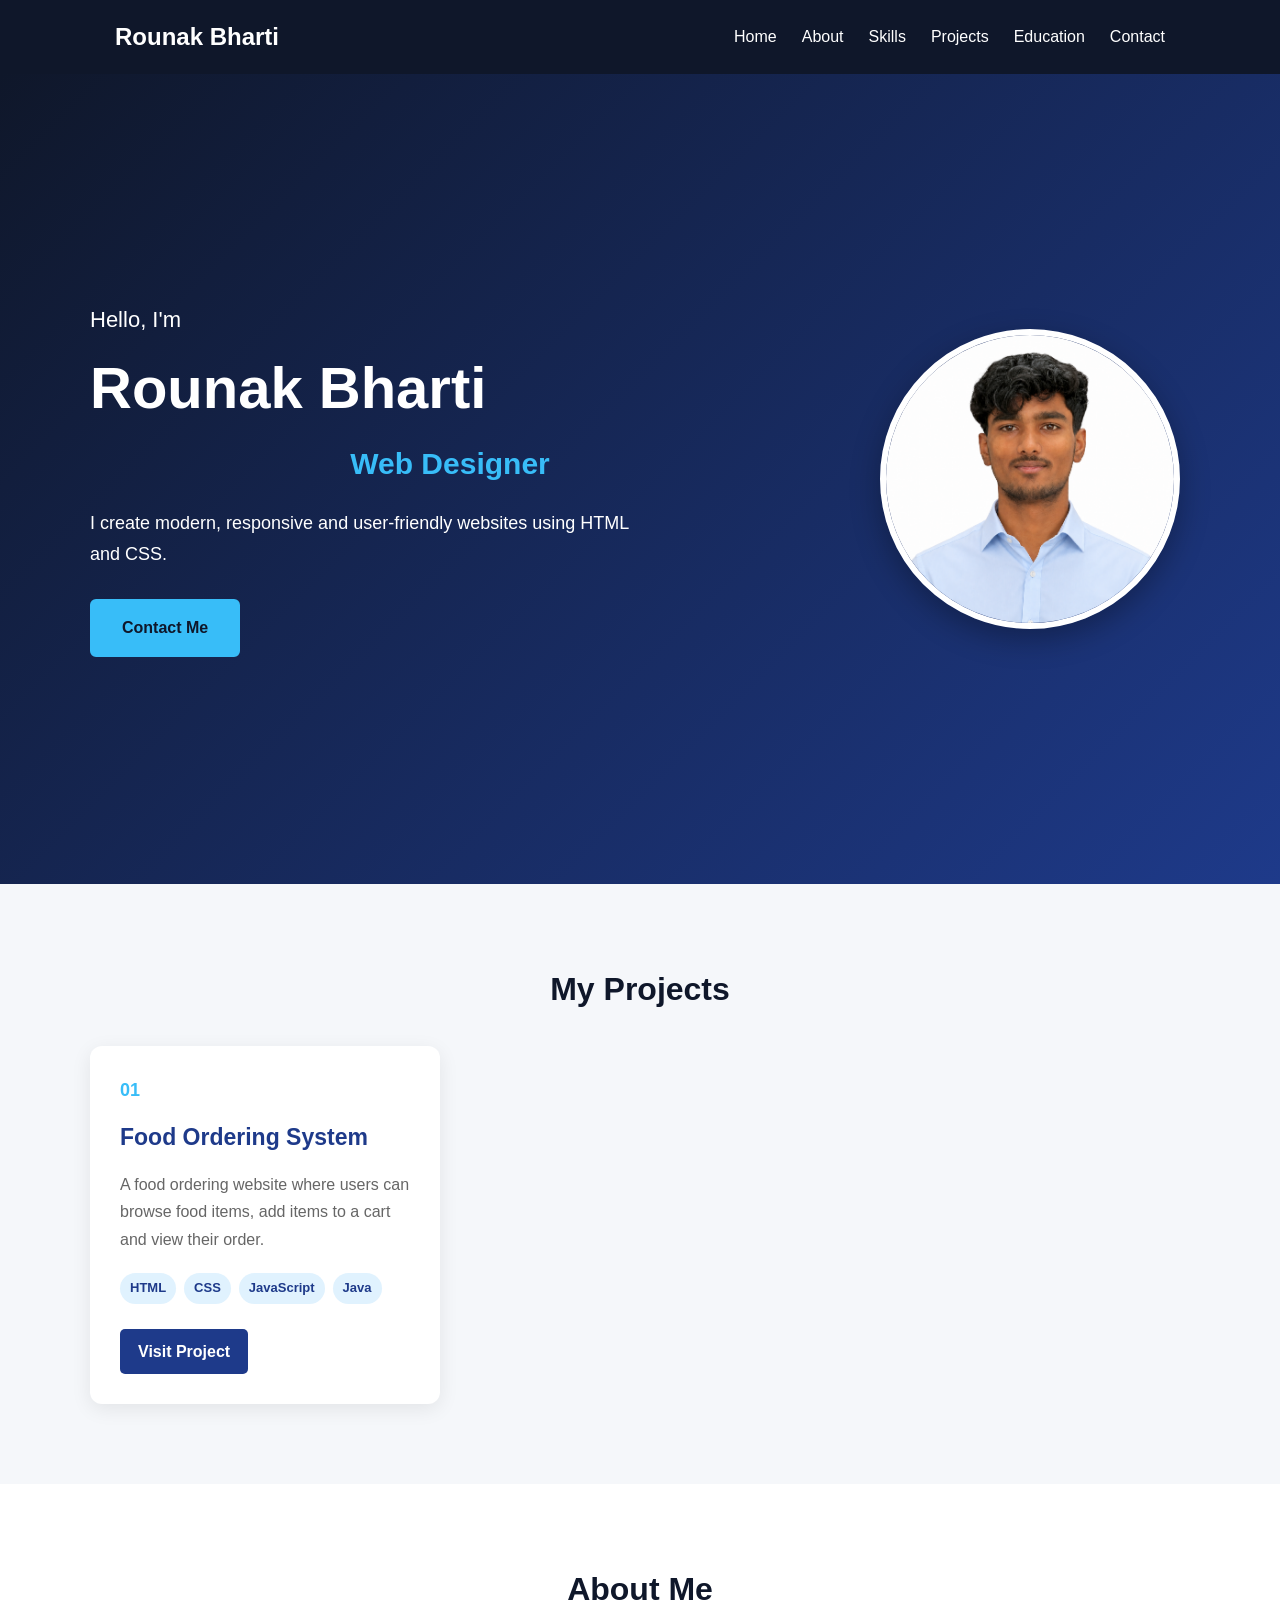
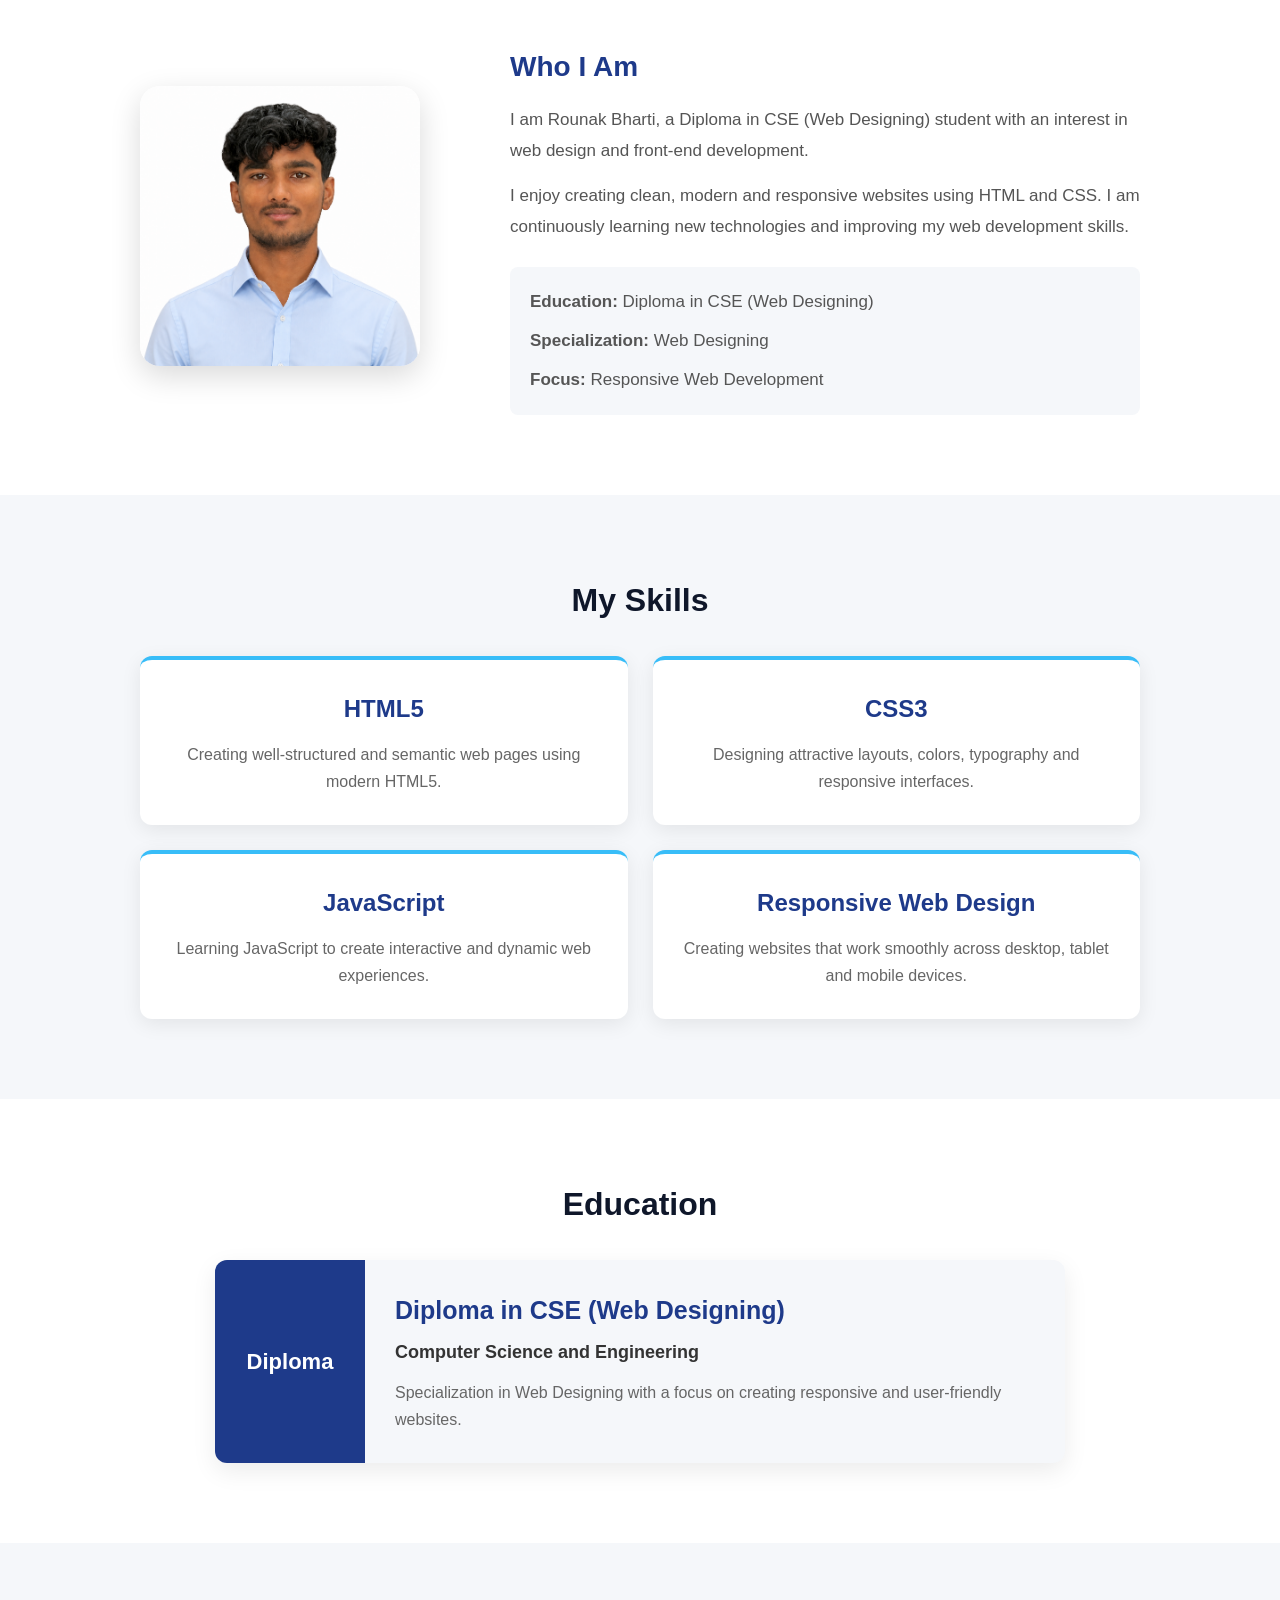
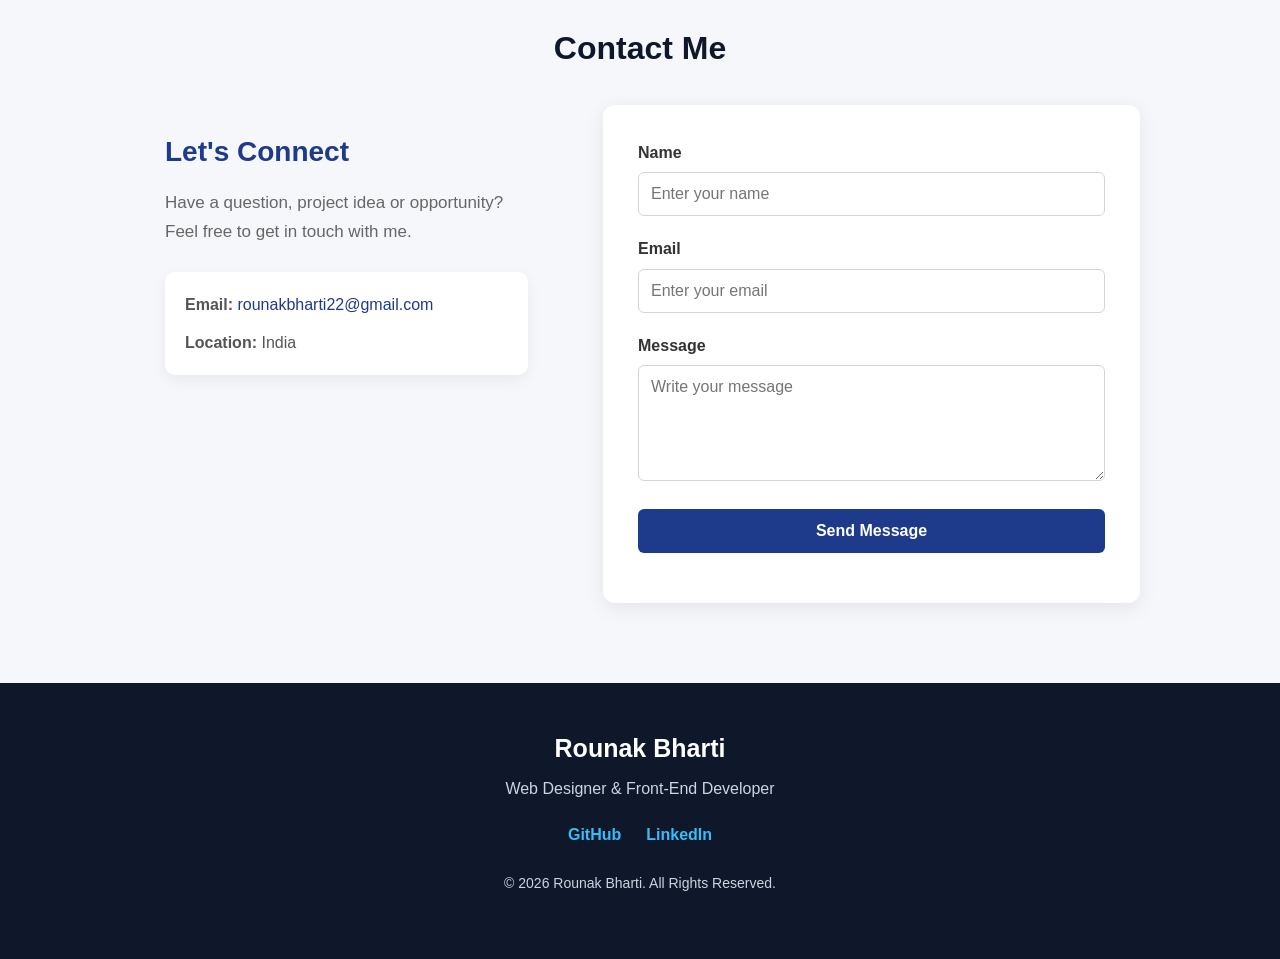
==== commit 1f28688e: "Remove Project 2 (Habit Tracker)" ====
--- a/index.html
+++ b/index.html
@@ -129,30 +129,6 @@
         </article>
 
 
-        <article class="project-card">
-
-            <div class="project-number">
-                02
-            </div>
-
-            <h3>Habit Tracker</h3>
-
-            <p>
-                A habit tracking application concept designed to
-                help users build habits and maintain daily streaks.
-            </p>
-
-            <div class="project-tech">
-                <span>HTML</span>
-                <span>CSS</span>
-                <span>JavaScript</span>
-            </div>
-
-            <a href="#" class="project-button">
-                View Project
-            </a>
-
-        </article>
 
     </div>
 
